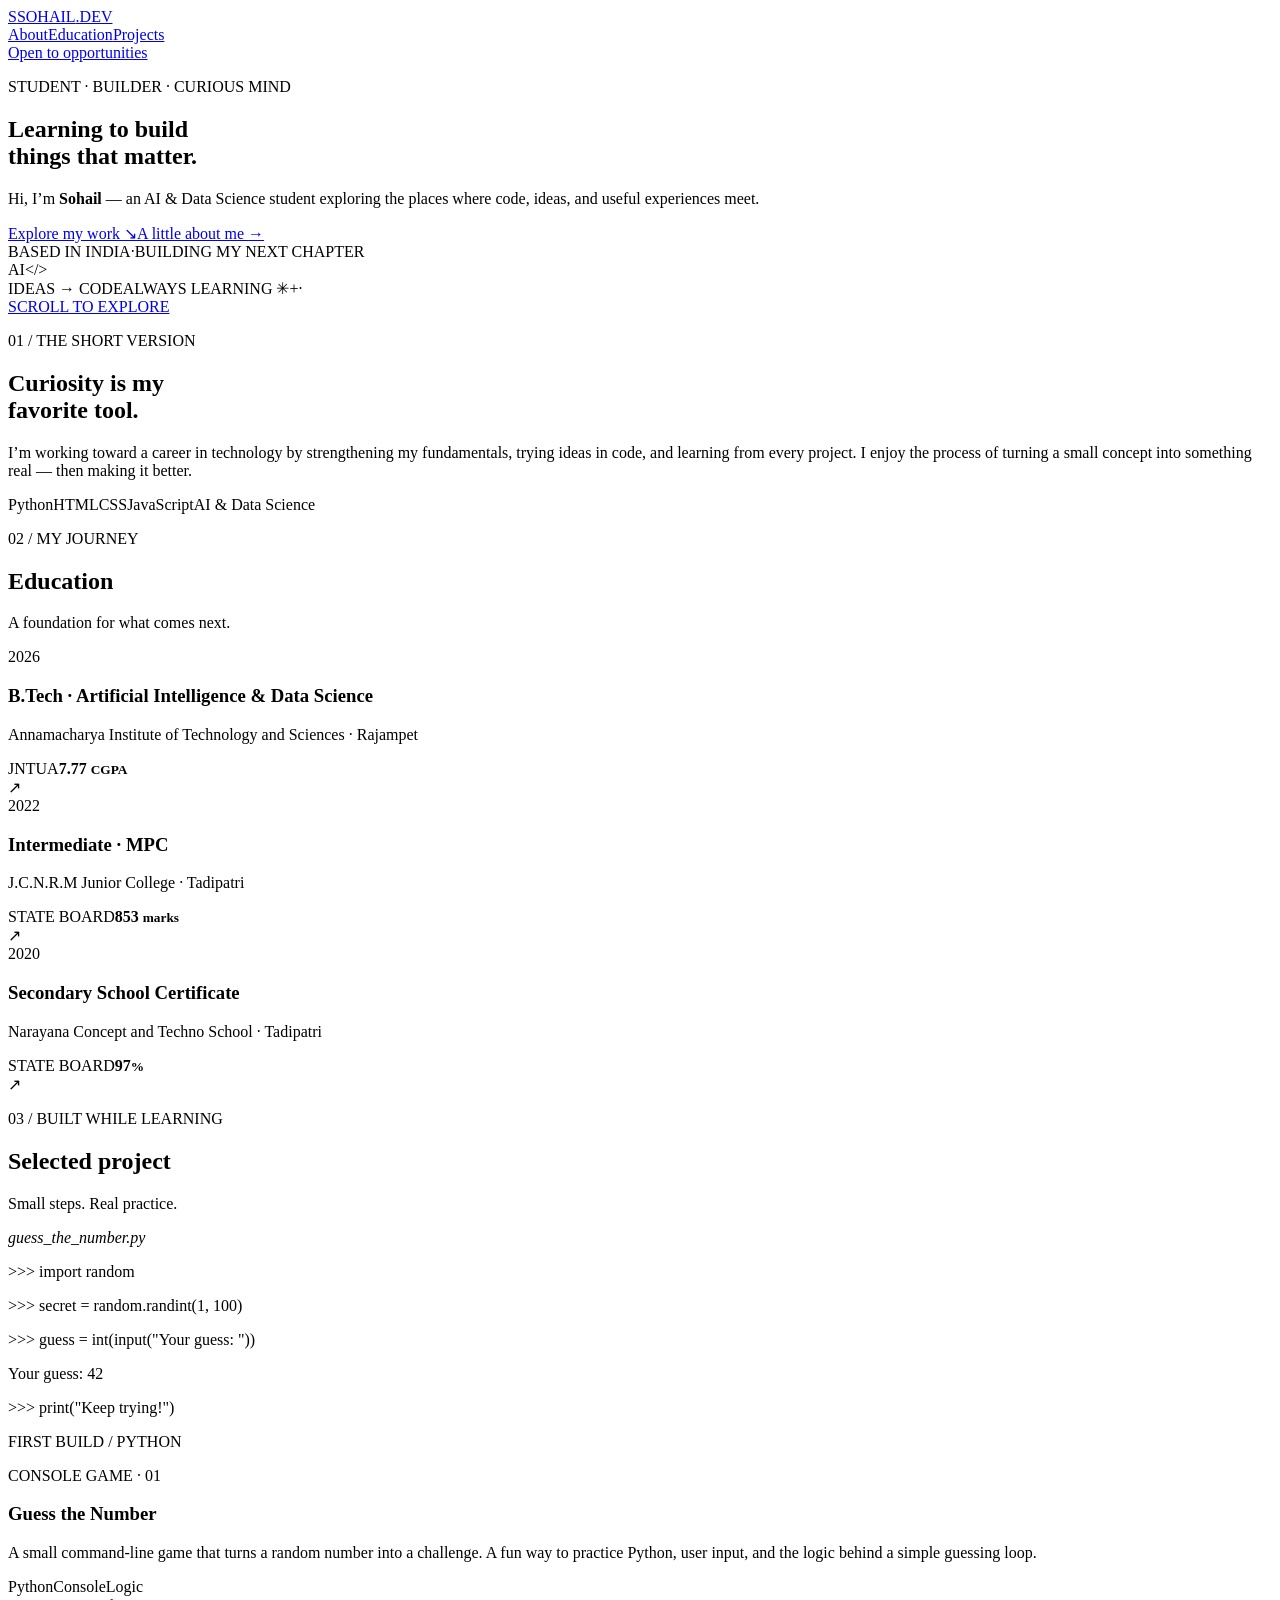
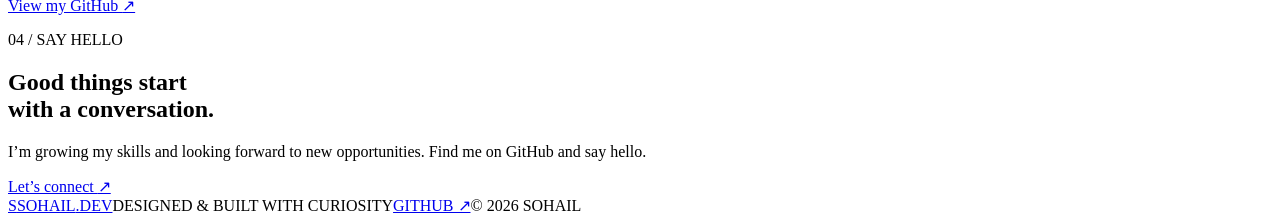
==== index.html @ 679a1dc1 "Add portfolio homepage" ====
<!doctype html>
<html lang="en">
  <head>
    <meta charset="utf-8" />
    <meta name="viewport" content="width=device-width, initial-scale=1" />
    <meta name="theme-color" content="#101113" />
    <meta name="description" content="Sohail is an AI & Data Science student building thoughtful projects with Python and the web." />
    <title>Sohail — AI & Data Science Student</title>
    <link rel="preconnect" href="https://fonts.googleapis.com" />
    <link rel="preconnect" href="https://fonts.gstatic.com" crossorigin />
    <link href="https://fonts.googleapis.com/css2?family=DM+Mono:wght@400;500&family=Manrope:wght@400;500;600;700;800&display=swap" rel="stylesheet" />
    <link rel="stylesheet" href="style.css" />
    <script src="script.js" defer></script>
  </head>
  <body>
    <div class="site-shell">
      <header class="topbar">
        <a class="wordmark" href="#top" aria-label="Sohail home"><span class="mark">S</span><span>SOHAIL<span class="muted">.DEV</span></span></a>
        <nav aria-label="Main navigation">
          <a href="#about">About</a><a href="#education">Education</a><a href="#projects">Projects</a>
        </nav>
        <a class="availability" href="#contact"><span class="pulse"></span> Open to opportunities</a>
      </header>

      <main id="top">
        <section class="hero section-wrap">
          <div class="hero-copy">
            <p class="eyebrow"><span class="eyebrow-line"></span> STUDENT · BUILDER · CURIOUS MIND</p>
            <h1>Learning to build<br />things that <span class="accent">matter.</span></h1>
            <p class="hero-intro">Hi, I’m <strong>Sohail</strong> — an AI & Data Science student exploring the places where code, ideas, and useful experiences meet.</p>
            <div class="hero-actions"><a class="button button-primary" href="#projects">Explore my work <span aria-hidden="true">↘</span></a><a class="text-link" href="#about">A little about me <span aria-hidden="true">→</span></a></div>
            <div class="hero-meta"><span>BASED IN INDIA</span><span class="meta-dot">·</span><span>BUILDING MY NEXT CHAPTER</span></div>
          </div>
          <div class="hero-art" aria-label="Decorative abstract illustration">
            <div class="orbit orbit-one"></div><div class="orbit orbit-two"></div><div class="orbit orbit-three"></div>
            <div class="orbit-core"><span>AI</span><span class="core-divider"></span><span>&lt;/&gt;</span></div>
            <span class="orbit-label label-top">IDEAS → CODE</span><span class="orbit-label label-bottom">ALWAYS LEARNING</span>
            <span class="spark spark-one">✳</span><span class="spark spark-two">+</span><span class="spark spark-three">·</span>
          </div>
          <a class="scroll-cue" href="#about"><span class="scroll-line"></span> SCROLL TO EXPLORE</a>
        </section>

        <section class="intro-band" id="about"><div class="section-wrap intro-grid"><p class="eyebrow">01 / THE SHORT VERSION</p><div><h2>Curiosity is my<br /><span class="muted">favorite tool.</span></h2><p class="body-copy">I’m working toward a career in technology by strengthening my fundamentals, trying ideas in code, and learning from every project. I enjoy the process of turning a small concept into something real — then making it better.</p><div class="skill-list"><span>Python</span><span>HTML</span><span>CSS</span><span>JavaScript</span><span>AI & Data Science</span></div></div></div></section>

        <section class="education section-wrap" id="education"><div class="section-heading"><div><p class="eyebrow">02 / MY JOURNEY</p><h2>Education</h2></div><p class="section-note">A foundation for what comes next.</p></div>
          <div class="education-list">
            <article class="education-row"><div class="year">2026</div><div class="edu-main"><h3>B.Tech · Artificial Intelligence & Data Science</h3><p>Annamacharya Institute of Technology and Sciences <span>·</span> Rajampet</p></div><div class="edu-score"><span>JNTUA</span><strong>7.77 <small>CGPA</small></strong></div><div class="row-arrow">↗</div></article>
            <article class="education-row"><div class="year">2022</div><div class="edu-main"><h3>Intermediate · MPC</h3><p>J.C.N.R.M Junior College <span>·</span> Tadipatri</p></div><div class="edu-score"><span>STATE BOARD</span><strong>853 <small>marks</small></strong></div><div class="row-arrow">↗</div></article>
            <article class="education-row"><div class="year">2020</div><div class="edu-main"><h3>Secondary School Certificate</h3><p>Narayana Concept and Techno School <span>·</span> Tadipatri</p></div><div class="edu-score"><span>STATE BOARD</span><strong>97<small>%</small></strong></div><div class="row-arrow">↗</div></article>
          </div>
        </section>

        <section class="projects" id="projects"><div class="section-wrap"><div class="section-heading"><div><p class="eyebrow">03 / BUILT WHILE LEARNING</p><h2>Selected project</h2></div><p class="section-note">Small steps. Real practice.</p></div>
          <article class="project-card"><div class="project-visual"><div class="terminal"><div class="terminal-bar"><span></span><span></span><span></span><i>guess_the_number.py</i></div><div class="terminal-code"><p><span class="code-muted">&gt;&gt;&gt;</span> <span class="code-purple">import</span> random</p><p><span class="code-muted">&gt;&gt;&gt;</span> secret = random.randint(<span class="code-orange">1, 100</span>)</p><p><span class="code-muted">&gt;&gt;&gt;</span> guess = <span class="code-green">int</span>(input(<span class="code-yellow">"Your guess: "</span>))</p><p class="code-output">Your guess: 42</p><p><span class="code-muted">&gt;&gt;&gt;</span> <span class="code-green">print</span>(<span class="code-yellow">"Keep trying!"</span>) <span class="cursor"></span></p></div></div><span class="visual-caption">FIRST BUILD / PYTHON</span></div><div class="project-info"><p class="eyebrow">CONSOLE GAME · 01</p><h3>Guess the Number</h3><p>A small command-line game that turns a random number into a challenge. A fun way to practice Python, user input, and the logic behind a simple guessing loop.</p><div class="tag-list"><span>Python</span><span>Console</span><span>Logic</span></div><a class="project-link" href="https://github.com/Sohail17224/my-portfolio" target="_blank" rel="noreferrer">View my GitHub <span>↗</span></a></div></article>
        </div></section>

        <section class="contact section-wrap" id="contact"><p class="eyebrow">04 / SAY HELLO</p><div class="contact-row"><h2>Good things start<br />with a <span class="accent">conversation.</span></h2><div class="contact-aside"><p>I’m growing my skills and looking forward to new opportunities. Find me on GitHub and say hello.</p><a class="button button-primary" href="https://github.com/Sohail17224" target="_blank" rel="noreferrer">Let’s connect <span aria-hidden="true">↗</span></a></div></div></section>
      </main>
      <footer class="footer section-wrap"><a class="wordmark" href="#top"><span class="mark">S</span><span>SOHAIL<span class="muted">.DEV</span></span></a><span>DESIGNED & BUILT WITH CURIOSITY</span><a href="https://github.com/Sohail17224" target="_blank" rel="noreferrer">GITHUB ↗</a><span>© <span id="year">2026</span> SOHAIL</span></footer>
    </div>
  </body>
</html>
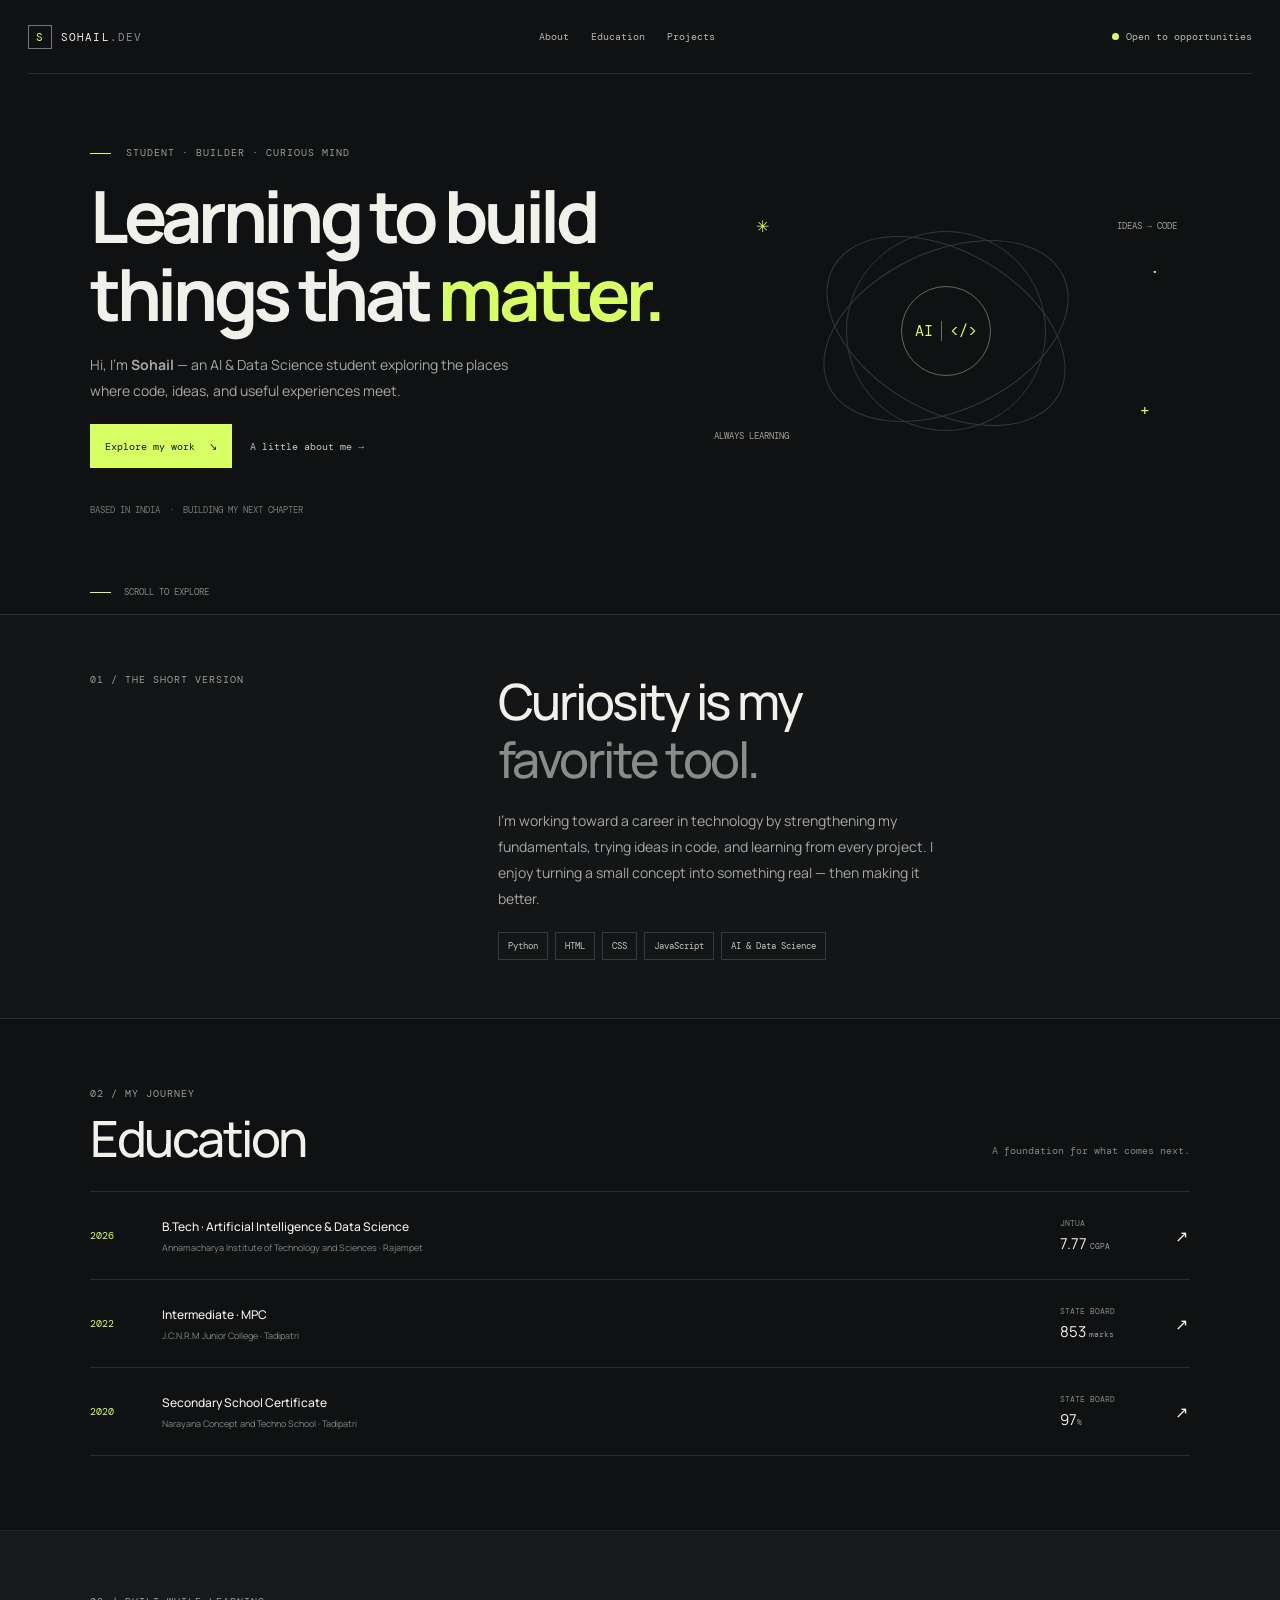
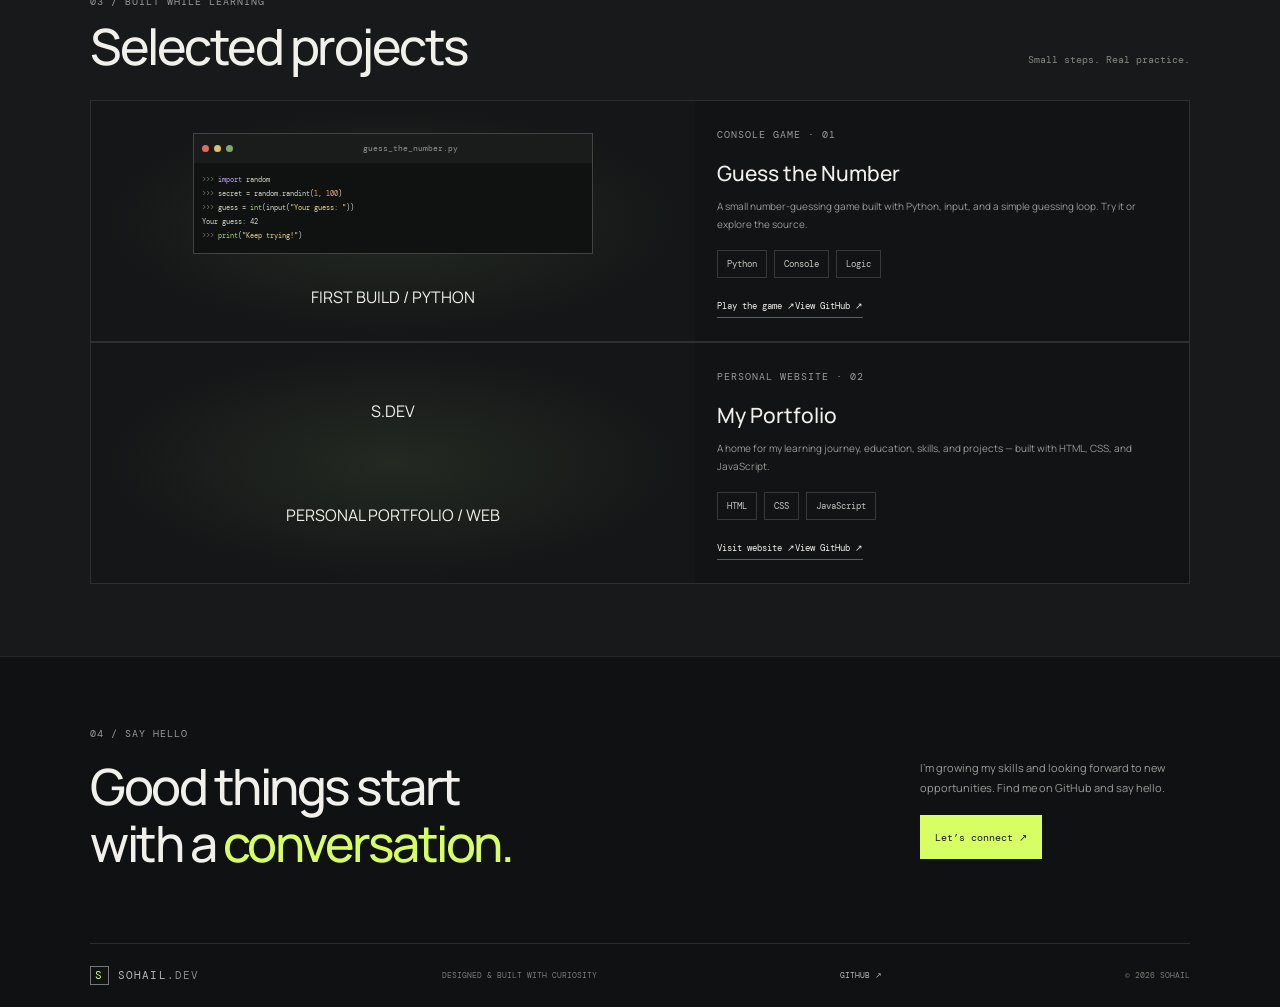
==== commit b1984d55: "Add hosted game and portfolio project links Updated HTML structure and content for the portfolio pag" ====
--- a/index.html
+++ b/index.html
@@ -1,62 +1,10 @@
 <!doctype html>
-<html lang="en">
-  <head>
-    <meta charset="utf-8" />
-    <meta name="viewport" content="width=device-width, initial-scale=1" />
-    <meta name="theme-color" content="#101113" />
-    <meta name="description" content="Sohail is an AI & Data Science student building thoughtful projects with Python and the web." />
-    <title>Sohail — AI & Data Science Student</title>
-    <link rel="preconnect" href="https://fonts.googleapis.com" />
-    <link rel="preconnect" href="https://fonts.gstatic.com" crossorigin />
-    <link href="https://fonts.googleapis.com/css2?family=DM+Mono:wght@400;500&family=Manrope:wght@400;500;600;700;800&display=swap" rel="stylesheet" />
-    <link rel="stylesheet" href="style.css" />
-    <script src="script.js" defer></script>
-  </head>
-  <body>
-    <div class="site-shell">
-      <header class="topbar">
-        <a class="wordmark" href="#top" aria-label="Sohail home"><span class="mark">S</span><span>SOHAIL<span class="muted">.DEV</span></span></a>
-        <nav aria-label="Main navigation">
-          <a href="#about">About</a><a href="#education">Education</a><a href="#projects">Projects</a>
-        </nav>
-        <a class="availability" href="#contact"><span class="pulse"></span> Open to opportunities</a>
-      </header>
-
-      <main id="top">
-        <section class="hero section-wrap">
-          <div class="hero-copy">
-            <p class="eyebrow"><span class="eyebrow-line"></span> STUDENT · BUILDER · CURIOUS MIND</p>
-            <h1>Learning to build<br />things that <span class="accent">matter.</span></h1>
-            <p class="hero-intro">Hi, I’m <strong>Sohail</strong> — an AI & Data Science student exploring the places where code, ideas, and useful experiences meet.</p>
-            <div class="hero-actions"><a class="button button-primary" href="#projects">Explore my work <span aria-hidden="true">↘</span></a><a class="text-link" href="#about">A little about me <span aria-hidden="true">→</span></a></div>
-            <div class="hero-meta"><span>BASED IN INDIA</span><span class="meta-dot">·</span><span>BUILDING MY NEXT CHAPTER</span></div>
-          </div>
-          <div class="hero-art" aria-label="Decorative abstract illustration">
-            <div class="orbit orbit-one"></div><div class="orbit orbit-two"></div><div class="orbit orbit-three"></div>
-            <div class="orbit-core"><span>AI</span><span class="core-divider"></span><span>&lt;/&gt;</span></div>
-            <span class="orbit-label label-top">IDEAS → CODE</span><span class="orbit-label label-bottom">ALWAYS LEARNING</span>
-            <span class="spark spark-one">✳</span><span class="spark spark-two">+</span><span class="spark spark-three">·</span>
-          </div>
-          <a class="scroll-cue" href="#about"><span class="scroll-line"></span> SCROLL TO EXPLORE</a>
-        </section>
-
-        <section class="intro-band" id="about"><div class="section-wrap intro-grid"><p class="eyebrow">01 / THE SHORT VERSION</p><div><h2>Curiosity is my<br /><span class="muted">favorite tool.</span></h2><p class="body-copy">I’m working toward a career in technology by strengthening my fundamentals, trying ideas in code, and learning from every project. I enjoy the process of turning a small concept into something real — then making it better.</p><div class="skill-list"><span>Python</span><span>HTML</span><span>CSS</span><span>JavaScript</span><span>AI & Data Science</span></div></div></div></section>
-
-        <section class="education section-wrap" id="education"><div class="section-heading"><div><p class="eyebrow">02 / MY JOURNEY</p><h2>Education</h2></div><p class="section-note">A foundation for what comes next.</p></div>
-          <div class="education-list">
-            <article class="education-row"><div class="year">2026</div><div class="edu-main"><h3>B.Tech · Artificial Intelligence & Data Science</h3><p>Annamacharya Institute of Technology and Sciences <span>·</span> Rajampet</p></div><div class="edu-score"><span>JNTUA</span><strong>7.77 <small>CGPA</small></strong></div><div class="row-arrow">↗</div></article>
-            <article class="education-row"><div class="year">2022</div><div class="edu-main"><h3>Intermediate · MPC</h3><p>J.C.N.R.M Junior College <span>·</span> Tadipatri</p></div><div class="edu-score"><span>STATE BOARD</span><strong>853 <small>marks</small></strong></div><div class="row-arrow">↗</div></article>
-            <article class="education-row"><div class="year">2020</div><div class="edu-main"><h3>Secondary School Certificate</h3><p>Narayana Concept and Techno School <span>·</span> Tadipatri</p></div><div class="edu-score"><span>STATE BOARD</span><strong>97<small>%</small></strong></div><div class="row-arrow">↗</div></article>
-          </div>
-        </section>
-
-        <section class="projects" id="projects"><div class="section-wrap"><div class="section-heading"><div><p class="eyebrow">03 / BUILT WHILE LEARNING</p><h2>Selected project</h2></div><p class="section-note">Small steps. Real practice.</p></div>
-          <article class="project-card"><div class="project-visual"><div class="terminal"><div class="terminal-bar"><span></span><span></span><span></span><i>guess_the_number.py</i></div><div class="terminal-code"><p><span class="code-muted">&gt;&gt;&gt;</span> <span class="code-purple">import</span> random</p><p><span class="code-muted">&gt;&gt;&gt;</span> secret = random.randint(<span class="code-orange">1, 100</span>)</p><p><span class="code-muted">&gt;&gt;&gt;</span> guess = <span class="code-green">int</span>(input(<span class="code-yellow">"Your guess: "</span>))</p><p class="code-output">Your guess: 42</p><p><span class="code-muted">&gt;&gt;&gt;</span> <span class="code-green">print</span>(<span class="code-yellow">"Keep trying!"</span>) <span class="cursor"></span></p></div></div><span class="visual-caption">FIRST BUILD / PYTHON</span></div><div class="project-info"><p class="eyebrow">CONSOLE GAME · 01</p><h3>Guess the Number</h3><p>A small command-line game that turns a random number into a challenge. A fun way to practice Python, user input, and the logic behind a simple guessing loop.</p><div class="tag-list"><span>Python</span><span>Console</span><span>Logic</span></div><a class="project-link" href="https://github.com/Sohail17224/my-portfolio" target="_blank" rel="noreferrer">View my GitHub <span>↗</span></a></div></article>
-        </div></section>
-
-        <section class="contact section-wrap" id="contact"><p class="eyebrow">04 / SAY HELLO</p><div class="contact-row"><h2>Good things start<br />with a <span class="accent">conversation.</span></h2><div class="contact-aside"><p>I’m growing my skills and looking forward to new opportunities. Find me on GitHub and say hello.</p><a class="button button-primary" href="https://github.com/Sohail17224" target="_blank" rel="noreferrer">Let’s connect <span aria-hidden="true">↗</span></a></div></div></section>
-      </main>
-      <footer class="footer section-wrap"><a class="wordmark" href="#top"><span class="mark">S</span><span>SOHAIL<span class="muted">.DEV</span></span></a><span>DESIGNED & BUILT WITH CURIOSITY</span><a href="https://github.com/Sohail17224" target="_blank" rel="noreferrer">GITHUB ↗</a><span>© <span id="year">2026</span> SOHAIL</span></footer>
-    </div>
-  </body>
-</html>
+<html lang="en"><head><meta charset="utf-8"><meta name="viewport" content="width=device-width, initial-scale=1"><meta name="theme-color" content="#101113"><meta name="description" content="Sohail is an AI and Data Science student building projects with Python and the web."><title>Sohail — AI &amp; Data Science Student</title><link rel="preconnect" href="https://fonts.googleapis.com"><link rel="preconnect" href="https://fonts.gstatic.com" crossorigin><link href="https://fonts.googleapis.com/css2?family=DM+Mono:wght@400;500&family=Manrope:wght@400;500;600;700;800&display=swap" rel="stylesheet"><link rel="stylesheet" href="style.css"><script src="script.js" defer></script></head><body><div class="site-shell">
+<header class="topbar"><a class="wordmark" href="#top"><span class="mark">S</span><span>SOHAIL<span class="muted">.DEV</span></span></a><nav aria-label="Main navigation"><a href="#about">About</a><a href="#education">Education</a><a href="#projects">Projects</a></nav><a class="availability" href="#contact"><span class="pulse"></span> Open to opportunities</a></header>
+<main id="top"><section class="hero section-wrap"><div class="hero-copy"><p class="eyebrow"><span class="eyebrow-line"></span> STUDENT · BUILDER · CURIOUS MIND</p><h1>Learning to build<br>things that <span class="accent">matter.</span></h1><p class="hero-intro">Hi, I’m <strong>Sohail</strong> — an AI &amp; Data Science student exploring the places where code, ideas, and useful experiences meet.</p><div class="hero-actions"><a class="button button-primary" href="#projects">Explore my work <span>↘</span></a><a class="text-link" href="#about">A little about me →</a></div><div class="hero-meta"><span>BASED IN INDIA</span><span>·</span><span>BUILDING MY NEXT CHAPTER</span></div></div><div class="hero-art" aria-label="Decorative abstract illustration"><div class="orbit orbit-one"></div><div class="orbit orbit-two"></div><div class="orbit orbit-three"></div><div class="orbit-core"><span>AI</span><span class="core-divider"></span><span>&lt;/&gt;</span></div><span class="orbit-label label-top">IDEAS → CODE</span><span class="orbit-label label-bottom">ALWAYS LEARNING</span><span class="spark spark-one">✳</span><span class="spark spark-two">+</span><span class="spark spark-three">·</span></div><a class="scroll-cue" href="#about"><span class="scroll-line"></span> SCROLL TO EXPLORE</a></section>
+<section class="intro-band" id="about"><div class="section-wrap intro-grid"><p class="eyebrow">01 / THE SHORT VERSION</p><div><h2>Curiosity is my<br><span class="muted">favorite tool.</span></h2><p class="body-copy">I’m working toward a career in technology by strengthening my fundamentals, trying ideas in code, and learning from every project. I enjoy turning a small concept into something real — then making it better.</p><div class="skill-list"><span>Python</span><span>HTML</span><span>CSS</span><span>JavaScript</span><span>AI &amp; Data Science</span></div></div></div></section>
+<section class="education section-wrap" id="education"><div class="section-heading"><div><p class="eyebrow">02 / MY JOURNEY</p><h2>Education</h2></div><p class="section-note">A foundation for what comes next.</p></div><div class="education-list"><article class="education-row"><div class="year">2026</div><div class="edu-main"><h3>B.Tech · Artificial Intelligence &amp; Data Science</h3><p>Annamacharya Institute of Technology and Sciences · Rajampet</p></div><div class="edu-score"><span>JNTUA</span><strong>7.77 <small>CGPA</small></strong></div><div class="row-arrow">↗</div></article><article class="education-row"><div class="year">2022</div><div class="edu-main"><h3>Intermediate · MPC</h3><p>J.C.N.R.M Junior College · Tadipatri</p></div><div class="edu-score"><span>STATE BOARD</span><strong>853 <small>marks</small></strong></div><div class="row-arrow">↗</div></article><article class="education-row"><div class="year">2020</div><div class="edu-main"><h3>Secondary School Certificate</h3><p>Narayana Concept and Techno School · Tadipatri</p></div><div class="edu-score"><span>STATE BOARD</span><strong>97<small>%</small></strong></div><div class="row-arrow">↗</div></article></div></section>
+<section class="projects" id="projects"><div class="section-wrap"><div class="section-heading"><div><p class="eyebrow">03 / BUILT WHILE LEARNING</p><h2>Selected projects</h2></div><p class="section-note">Small steps. Real practice.</p></div><div class="projects-grid">
+<article class="project-card"><div class="project-visual"><div class="terminal"><div class="terminal-bar"><span></span><span></span><span></span><i>guess_the_number.py</i></div><div class="terminal-code"><p><span class="code-muted">&gt;&gt;&gt;</span> <span class="code-purple">import</span> random</p><p><span class="code-muted">&gt;&gt;&gt;</span> secret = random.randint(<span class="code-orange">1, 100</span>)</p><p><span class="code-muted">&gt;&gt;&gt;</span> guess = <span class="code-green">int</span>(input(<span class="code-yellow">"Your guess: "</span>))</p><p class="code-output">Your guess: 42</p><p><span class="code-muted">&gt;&gt;&gt;</span> <span class="code-green">print</span>(<span class="code-yellow">"Keep trying!"</span>) <span class="cursor"></span></p></div></div><span class="visual-caption">FIRST BUILD / PYTHON</span></div><div class="project-info"><p class="eyebrow">CONSOLE GAME · 01</p><h3>Guess the Number</h3><p>A small number-guessing game built with Python, input, and a simple guessing loop. Try it or explore the source.</p><div class="tag-list"><span>Python</span><span>Console</span><span>Logic</span></div><div class="project-actions"><a class="project-link" href="/guess-the-number/">Play the game <span>↗</span></a><a class="project-link" href="https://github.com/Sohail17224/my-portfolio/blob/main/guess-the-number/guess_the_number.py" target="_blank" rel="noreferrer">View GitHub <span>↗</span></a></div></div></article>
+<article class="project-card portfolio-project"><div class="project-visual portfolio-visual"><div class="portfolio-mark">S<span>.DEV</span></div><span class="visual-caption">PERSONAL PORTFOLIO / WEB</span></div><div class="project-info"><p class="eyebrow">PERSONAL WEBSITE · 02</p><h3>My Portfolio</h3><p>A home for my learning journey, education, skills, and projects — built with HTML, CSS, and JavaScript.</p><div class="tag-list"><span>HTML</span><span>CSS</span><span>JavaScript</span></div><div class="project-actions"><a class="project-link" href="https://my-portfolio-six-kohl-52.vercel.app/" target="_blank" rel="noreferrer">Visit website <span>↗</span></a><a class="project-link" href="https://github.com/Sohail17224/my-portfolio" target="_blank" rel="noreferrer">View GitHub <span>↗</span></a></div></div></article></div></div></section>
+<section class="contact section-wrap" id="contact"><p class="eyebrow">04 / SAY HELLO</p><div class="contact-row"><h2>Good things start<br>with a <span class="accent">conversation.</span></h2><div class="contact-aside"><p>I’m growing my skills and looking forward to new opportunities. Find me on GitHub and say hello.</p><a class="button button-primary" href="https://github.com/Sohail17224" target="_blank" rel="noreferrer">Let’s connect ↗</a></div></div></section></main><footer class="footer section-wrap"><a class="wordmark" href="#top"><span class="mark">S</span><span>SOHAIL<span class="muted">.DEV</span></span></a><span>DESIGNED &amp; BUILT WITH CURIOSITY</span><a href="https://github.com/Sohail17224" target="_blank" rel="noreferrer">GITHUB ↗</a><span>© <span id="year">2026</span> SOHAIL</span></footer></div></body></html>
--- a/style.css
+++ b/style.css
@@ -0,0 +1,2 @@
+@import url('layout.css');
+:root{--bg:#101113;--fg:#f2f0eb;--muted:#8a8c8b;--line:#2a2c30;--lime:#d7ff64;--mono:"DM Mono",monospace;--sans:"Manrope",sans-serif}*{box-sizing:border-box}html{scroll-behavior:smooth}body{margin:0;background:var(--bg);color:var(--fg);font-family:var(--sans)}.section-wrap{width:min(1100px,calc(100% - 56px));margin:auto}.topbar{height:74px;width:min(1240px,calc(100% - 56px));margin:auto;display:flex;justify-content:space-between;align-items:center;border-bottom:1px solid var(--line);font:10px var(--mono)}.wordmark{display:flex;align-items:center;gap:9px;color:var(--fg);font-size:11px;letter-spacing:.1em;text-decoration:none}.mark{width:24px;height:24px;border:1px solid #777;color:var(--lime);display:grid;place-items:center}.muted{color:var(--muted)}nav{display:flex;gap:22px}nav a,.availability,.footer a{color:#b8b8b5;text-decoration:none}.availability{display:flex;align-items:center;gap:7px}.pulse{width:7px;height:7px;border-radius:50%;background:var(--lime)}.hero{min-height:540px;position:relative;display:grid;grid-template-columns:1fr .8fr;align-items:center;padding:42px 0 68px}.eyebrow{font:10px var(--mono);letter-spacing:.1em;color:#999b98;margin:0 0 18px}.eyebrow-line,.scroll-line{display:inline-block;width:21px;height:1px;background:var(--lime);vertical-align:middle;margin-right:8px}.hero h1{font-size:clamp(46px,6vw,72px);line-height:1.08;letter-spacing:-.06em;margin:0}.accent{color:var(--lime)}.hero-intro,.body-copy{max-width:460px;color:#a7a8a5;font-size:14px;line-height:1.85;margin:20px 0}.hero-actions{display:flex;align-items:center;gap:18px}.button{height:44px;padding:0 15px;display:inline-flex;gap:14px;align-items:center;text-decoration:none;font:10px var(--mono)}.button-primary{background:var(--lime);color:#161811}.text-link{font:10px var(--mono);color:#c5c5c0;text-decoration:none}.hero-meta{display:flex;gap:9px;margin-top:36px;font:9px var(--mono);color:#777a78}.hero-art{height:300px;position:relative;display:grid;place-items:center}.orbit{position:absolute;width:260px;height:160px;border:1px solid #34383b;border-radius:50%;transform:rotate(-25deg)}.orbit-two{transform:rotate(30deg)}.orbit-three{width:200px;height:200px;transform:none}.orbit-core{width:90px;height:90px;border:1px solid #656957;border-radius:50%;display:flex;align-items:center;justify-content:center;gap:8px;color:var(--lime);font:15px var(--mono)}.core-divider{height:20px;border-left:1px solid #686e5a}.orbit-label,.spark{position:absolute;color:#a0a197;font:9px var(--mono);background:var(--bg);padding:5px}.label-top{top:34px;right:8px}.label-bottom{bottom:34px;left:8px}.spark{color:var(--lime);font-size:16px}.spark-one{top:30px;left:50px}.spark-two{right:35px;bottom:55px}.spark-three{top:75px;right:25px}.scroll-cue{position:absolute;bottom:16px;left:0;color:#858783;text-decoration:none;font:9px var(--mono)}.intro-band{border-block:1px solid var(--line);background:#141517}.intro-grid{display:grid;grid-template-columns:.7fr 1.3fr;gap:35px;padding:58px 0}.intro-grid h2,.section-heading h2,.contact h2{font-size:clamp(35px,4.5vw,50px);line-height:1.15;letter-spacing:-.05em;margin:0;font-weight:500}.skill-list,.tag-list{display:flex;gap:7px;flex-wrap:wrap}.skill-list span,.tag-list span{border:1px solid #373a3b;padding:7px 9px;color:#c4c5c0;font:9px var(--mono)}
